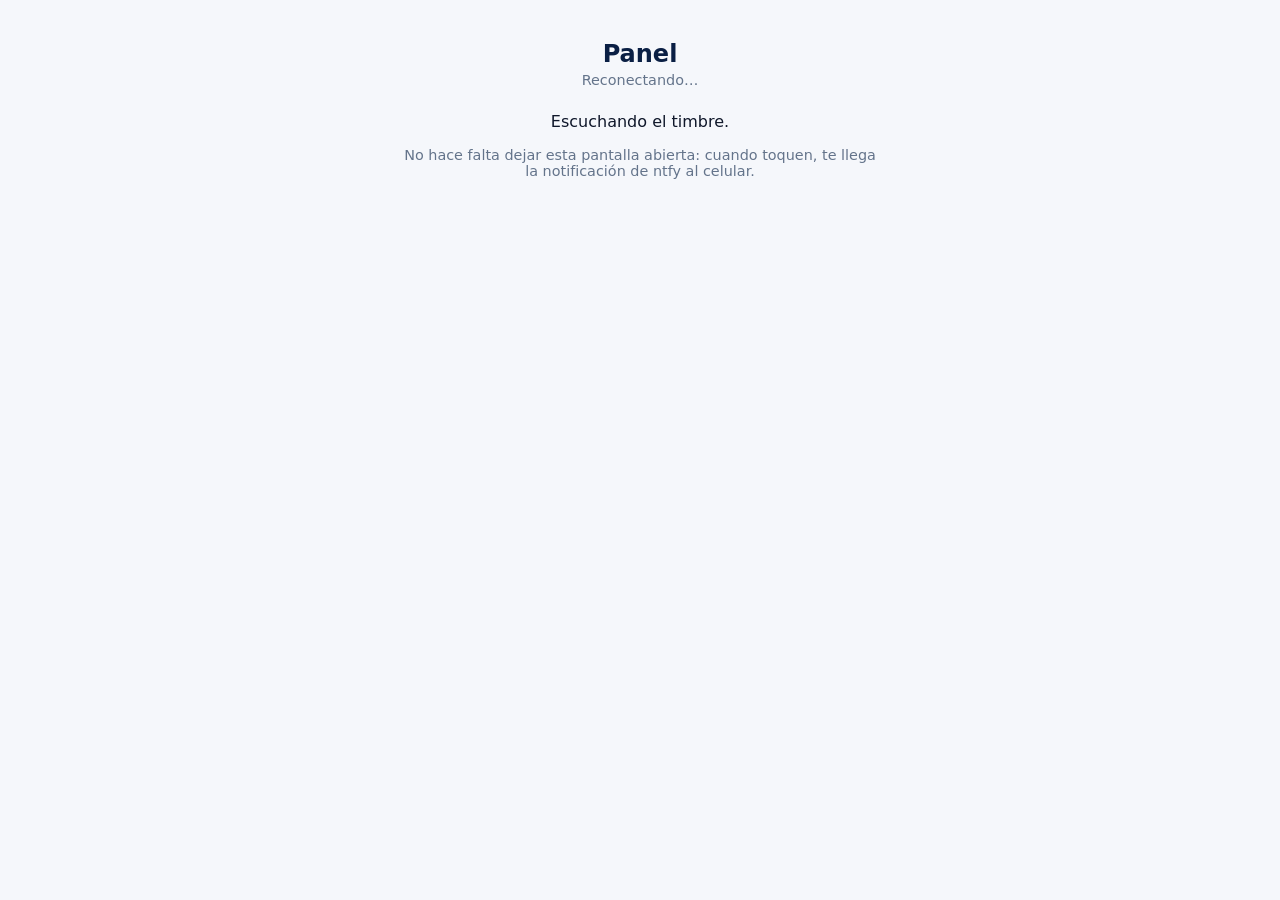
==== panel.html @ a5f091ee "TimbreQR casero: motor completo del timbre por QR Timbre con código QR sin servidor propio ni costos" ====
<!DOCTYPE html>
<html lang="es-AR">
<head>
<meta charset="utf-8">
<meta name="viewport" content="width=device-width, initial-scale=1, viewport-fit=cover">
<title>Panel del timbre</title>
<meta name="theme-color" content="#0a1f44">
<link rel="manifest" href="manifest.webmanifest">
<link rel="icon" href="iconos/icono-192.png">
<link rel="apple-touch-icon" href="iconos/icono-192.png">
<link rel="stylesheet" href="estilos.css">
</head>
<body data-pagina="residente">

<!-- =========================================================
     PÁGINA DEL RESIDENTE — la abrís vos desde la notificación.
     Misma idea que index.html: esqueleto funcional, sin diseño.
     ========================================================= -->

<main id="app">

  <header class="cabecera">
    <h1>Panel</h1>
    <p id="estado-conexion" class="ayuda">Conectando…</p>
  </header>

  <!-- vista: a la espera -->
  <section id="vista-espera" data-vista="escuchando">
    <p>Escuchando el timbre.</p>
    <p class="ayuda">
      No hace falta dejar esta pantalla abierta: cuando toquen,
      te llega la notificación de ntfy al celular.
    </p>
    <button type="button" data-accion="instalar" hidden>Instalar como app</button>
    <p id="ultimo-motivo" class="ayuda"></p>
  </section>

  <!-- vista: están tocando -->
  <section id="vista-entrante" data-vista="entrante" hidden>
    <p id="texto-entrante">Alguien está en la puerta</p>
    <div class="controles">
      <button type="button" data-accion="atender">Atender</button>
      <button type="button" data-accion="atender-audio">Solo audio</button>
      <button type="button" data-accion="rechazar">Rechazar</button>
    </div>
  </section>

  <!-- vista: llamada en curso -->
  <section id="vista-llamada" data-vista="enLlamada" hidden>
    <video id="video-remoto" autoplay playsinline></video>
    <video id="video-local" autoplay playsinline muted></video>
    <div class="controles">
      <button type="button" data-accion="microfono">Silenciar</button>
      <button type="button" data-accion="camara">Apagar cámara</button>
      <button type="button" data-accion="colgar">Colgar</button>
    </div>
  </section>

  <!-- vista: algo falló -->
  <section id="vista-error" data-vista="error" hidden>
    <p id="texto-error">Hubo un problema.</p>
    <button type="button" data-accion="volver">Volver</button>
  </section>

</main>

<script src="config.js"></script>
<script src="js/ntfy.js"></script>
<script src="js/rtc.js"></script>
<script src="js/timbre.js"></script>
<script src="js/ui-residente.js"></script>
</body>
</html>
---- estilos.css ----
/* ============================================================
   estilos.css — PROVISORIO Y DESCARTABLE.
   Es lo mínimo para que se entienda mientras se diseña la UI.
   Reemplazar por completo sin culpa.
   ============================================================ */
:root {
  --azul: #1d6ff2;
  --azul-oscuro: #0a1f44;
  --texto: #0f172a;
  --suave: #64748b;
  --fondo: #f5f7fb;
  --borde: #e2e8f0;
}
* { box-sizing: border-box; }
html, body { margin: 0; min-height: 100%; }
body {
  font-family: system-ui, -apple-system, "Segoe UI", Roboto, sans-serif;
  background: var(--fondo);
  color: var(--texto);
  padding: 16px;
  padding-bottom: max(16px, env(safe-area-inset-bottom));
}
#app { max-width: 480px; margin: 0 auto; }
.cabecera { text-align: center; margin: 24px 0; }
.cabecera h1 { font-size: 1.5rem; margin: 0 0 4px; color: var(--azul-oscuro); }
.ayuda { color: var(--suave); font-size: .9rem; margin: 4px 0; }
[hidden] { display: none !important; }
section { text-align: center; }

button {
  font: inherit;
  padding: 14px 20px;
  margin: 6px 4px;
  border: 1px solid var(--borde);
  border-radius: 12px;
  background: #fff;
  color: var(--texto);
  cursor: pointer;
}
button:active { transform: scale(.98); }
button[disabled] { opacity: .5; }

.destino {
  display: block;
  width: 100%;
  margin: 10px 0;
  padding: 20px;
  background: var(--azul);
  color: #fff;
  border: 0;
  border-radius: 16px;
}
.destino-nombre { display: block; font-size: 1.15rem; font-weight: 600; }
.destino-detalle { display: block; font-size: .85rem; opacity: .85; margin-top: 4px; }

video { width: 100%; border-radius: 16px; background: #000; display: block; }
#video-remoto { aspect-ratio: 3/4; object-fit: cover; }
#video-local {
  width: 96px; aspect-ratio: 3/4; object-fit: cover;
  margin: -110px 0 0 auto; position: relative; z-index: 2;
  border: 2px solid #fff;
}
.controles { display: flex; flex-wrap: wrap; justify-content: center; margin-top: 12px; }
[data-accion="colgar"], [data-accion="rechazar"] { background: #dc2626; color: #fff; border: 0; }
[data-accion="atender"] { background: #16a34a; color: #fff; border: 0; }
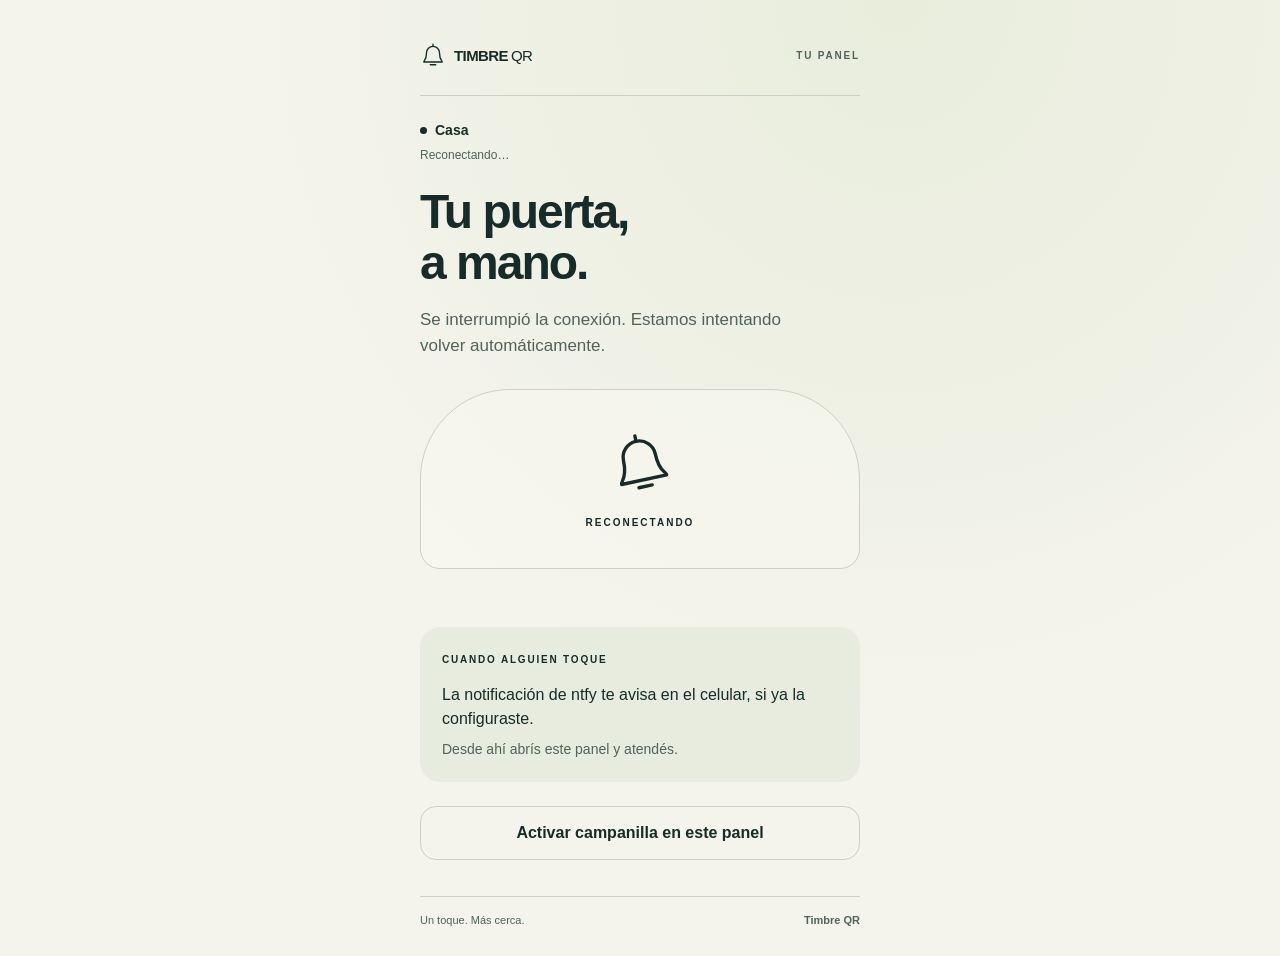
==== commit 6b9532c6: "Integra la UI y corrige dos fugas del motor UI (index.html, panel.html, estilos.css, js/ui-*.js): di" ====
--- a/panel.html
+++ b/panel.html
@@ -1,73 +1,3 @@
 <!DOCTYPE html>
-<html lang="es-AR">
-<head>
-<meta charset="utf-8">
-<meta name="viewport" content="width=device-width, initial-scale=1, viewport-fit=cover">
-<title>Panel del timbre</title>
-<meta name="theme-color" content="#0a1f44">
-<link rel="manifest" href="manifest.webmanifest">
-<link rel="icon" href="iconos/icono-192.png">
-<link rel="apple-touch-icon" href="iconos/icono-192.png">
-<link rel="stylesheet" href="estilos.css">
-</head>
-<body data-pagina="residente">
-
-<!-- =========================================================
-     PÁGINA DEL RESIDENTE — la abrís vos desde la notificación.
-     Misma idea que index.html: esqueleto funcional, sin diseño.
-     ========================================================= -->
-
-<main id="app">
-
-  <header class="cabecera">
-    <h1>Panel</h1>
-    <p id="estado-conexion" class="ayuda">Conectando…</p>
-  </header>
-
-  <!-- vista: a la espera -->
-  <section id="vista-espera" data-vista="escuchando">
-    <p>Escuchando el timbre.</p>
-    <p class="ayuda">
-      No hace falta dejar esta pantalla abierta: cuando toquen,
-      te llega la notificación de ntfy al celular.
-    </p>
-    <button type="button" data-accion="instalar" hidden>Instalar como app</button>
-    <p id="ultimo-motivo" class="ayuda"></p>
-  </section>
-
-  <!-- vista: están tocando -->
-  <section id="vista-entrante" data-vista="entrante" hidden>
-    <p id="texto-entrante">Alguien está en la puerta</p>
-    <div class="controles">
-      <button type="button" data-accion="atender">Atender</button>
-      <button type="button" data-accion="atender-audio">Solo audio</button>
-      <button type="button" data-accion="rechazar">Rechazar</button>
-    </div>
-  </section>
-
-  <!-- vista: llamada en curso -->
-  <section id="vista-llamada" data-vista="enLlamada" hidden>
-    <video id="video-remoto" autoplay playsinline></video>
-    <video id="video-local" autoplay playsinline muted></video>
-    <div class="controles">
-      <button type="button" data-accion="microfono">Silenciar</button>
-      <button type="button" data-accion="camara">Apagar cámara</button>
-      <button type="button" data-accion="colgar">Colgar</button>
-    </div>
-  </section>
-
-  <!-- vista: algo falló -->
-  <section id="vista-error" data-vista="error" hidden>
-    <p id="texto-error">Hubo un problema.</p>
-    <button type="button" data-accion="volver">Volver</button>
-  </section>
-
-</main>
-
-<script src="config.js"></script>
-<script src="js/ntfy.js"></script>
-<script src="js/rtc.js"></script>
-<script src="js/timbre.js"></script>
-<script src="js/ui-residente.js"></script>
-</body>
-</html>
+<html lang="es-AR"><head><meta charset="utf-8"><meta name="viewport" content="width=device-width, initial-scale=1, viewport-fit=cover"><meta name="theme-color" content="#f5f4ec"><title>Tu panel · Timbre QR</title><link rel="icon" href="iconos/icono-192.png"><link rel="manifest" href="manifest.webmanifest"><link rel="apple-touch-icon" href="iconos/icono-192.png"><link rel="stylesheet" href="estilos.css"></head>
+<body data-pagina="residente"><main id="app"><header class="cabecera"><a class="marca" href="panel.html" aria-label="Timbre QR, inicio"><svg viewBox="0 0 48 48" fill="none" aria-hidden="true"><path d="M12 20a12 12 0 0 1 24 0c0 14 5 14 5 17H7c0-3 5-3 5-17Z" stroke="currentColor" stroke-width="2.5" stroke-linejoin="round"/><path d="M19 42h10M24 4v4" stroke="currentColor" stroke-width="2.5" stroke-linecap="round"/></svg><span>TIMBRE<span class="marca-qr">QR</span></span></a><span class="etiqueta">TU PANEL</span></header><div class="direccion"><span class="punto"></span><span id="nombre-casa">Casa</span></div><p id="anuncio" class="sr-only" role="status" aria-live="polite"></p><p id="estado-conexion" class="conexion" role="status">Conectando…</p><section data-vista="escuchando" class="escena " ><div class="contenido"><h1 tabindex="-1">Tu puerta,<br>a mano.</h1><p class="bajada">Estamos conectando tu timbre.</p></div><div class="timbre-ilustracion"><svg viewBox="0 0 48 48" fill="none" aria-hidden="true"><path d="M12 20a12 12 0 0 1 24 0c0 14 5 14 5 17H7c0-3 5-3 5-17Z" stroke="currentColor" stroke-width="2.5" stroke-linejoin="round"/><path d="M19 42h10M24 4v4" stroke="currentColor" stroke-width="2.5" stroke-linecap="round"/></svg><span id="estado-grande">CONECTANDO</span></div><div class="info-caja"><span class="eyebrow">CUANDO ALGUIEN TOQUE</span><p>La notificación de ntfy te avisa en el celular, si ya la configuraste.</p><p class="nota">Desde ahí abrís este panel y atendés.</p></div><p id="ultimo-motivo" class="resultado" role="status"></p><div class="acciones"><button type="button" class="secundario" data-accion="sonido">Activar campanilla en este panel</button><button type="button" data-accion="instalar" hidden>Instalar como app</button></div></section><section data-vista="entrante" class="escena " hidden><div class="contenido"><h1 tabindex="-1">Hay alguien<br>en la puerta.</h1><p class="bajada">Te están tocando el timbre.</p></div><div class="orbita sonando"><svg viewBox="0 0 48 48" fill="none" aria-hidden="true"><path d="M12 20a12 12 0 0 1 24 0c0 14 5 14 5 17H7c0-3 5-3 5-17Z" stroke="currentColor" stroke-width="2.5" stroke-linejoin="round"/><path d="M19 42h10M24 4v4" stroke="currentColor" stroke-width="2.5" stroke-linecap="round"/></svg></div><p id="texto-entrante" class="destinatario"></p><p id="atendiendo" class="nota" role="status"></p><div class="acciones atender-acciones"><button type="button" class="primario" data-accion="atender">Atender con video</button><button type="button" class="secundario" data-accion="atender-audio">Atender solo con audio</button><button type="button" class="texto-boton rechazo" data-accion="rechazar">Ahora no puedo</button></div></section><section data-vista="enLlamada" class="escena llamada" hidden><div class="contenido"><h1 tabindex="-1">Ya están conectados.</h1><p class="bajada">Podés hablar con tranquilidad.</p></div><div class="video-marco"><div class="audio-fondo"><span class="audio-ondas">ııııı</span><p id="video-placeholder">Conectando imagen…</p></div><video id="video-remoto" autoplay playsinline></video><span class="vivo"><i></i> EN VIVO</span><video id="video-local" autoplay playsinline muted aria-label="Tu cámara"></video></div><button type="button" class="secundario" data-accion="reproducir" hidden>Activar audio de la llamada</button><div class="controles"><button type="button" data-accion="microfono" aria-pressed="false">Silenciar micrófono</button><button type="button" data-accion="camara" aria-pressed="false">Apagar cámara</button><button type="button" class="peligro" data-accion="colgar">Terminar llamada</button></div></section><section data-vista="error" class="escena " hidden><div class="contenido"><h1 tabindex="-1">No pudimos atender.</h1><p class="bajada">Revisá los permisos e intentá de nuevo.</p></div><p id="texto-error" class="resultado"></p><div class="acciones"><button type="button" class="primario" data-accion="reintentar">Volver a atender</button><button type="button" class="secundario" data-accion="volver">Volver al panel</button></div></section><p id="mensaje-accion" class="mensaje" role="status"></p><footer class="pie"><span>Un toque. Más cerca.</span><span>Timbre QR</span></footer></main><noscript>Activá JavaScript para usar el timbre.</noscript><script src="config.js"></script><script src="js/ntfy.js"></script><script src="js/rtc.js"></script><script src="js/timbre.js"></script><script src="js/ui-residente.js"></script></body></html>
--- a/estilos.css
+++ b/estilos.css
@@ -1,65 +1,3 @@
-/* ============================================================
-   estilos.css — PROVISORIO Y DESCARTABLE.
-   Es lo mínimo para que se entienda mientras se diseña la UI.
-   Reemplazar por completo sin culpa.
-   ============================================================ */
-:root {
-  --azul: #1d6ff2;
-  --azul-oscuro: #0a1f44;
-  --texto: #0f172a;
-  --suave: #64748b;
-  --fondo: #f5f7fb;
-  --borde: #e2e8f0;
-}
-* { box-sizing: border-box; }
-html, body { margin: 0; min-height: 100%; }
-body {
-  font-family: system-ui, -apple-system, "Segoe UI", Roboto, sans-serif;
-  background: var(--fondo);
-  color: var(--texto);
-  padding: 16px;
-  padding-bottom: max(16px, env(safe-area-inset-bottom));
-}
-#app { max-width: 480px; margin: 0 auto; }
-.cabecera { text-align: center; margin: 24px 0; }
-.cabecera h1 { font-size: 1.5rem; margin: 0 0 4px; color: var(--azul-oscuro); }
-.ayuda { color: var(--suave); font-size: .9rem; margin: 4px 0; }
-[hidden] { display: none !important; }
-section { text-align: center; }
-
-button {
-  font: inherit;
-  padding: 14px 20px;
-  margin: 6px 4px;
-  border: 1px solid var(--borde);
-  border-radius: 12px;
-  background: #fff;
-  color: var(--texto);
-  cursor: pointer;
-}
-button:active { transform: scale(.98); }
-button[disabled] { opacity: .5; }
-
-.destino {
-  display: block;
-  width: 100%;
-  margin: 10px 0;
-  padding: 20px;
-  background: var(--azul);
-  color: #fff;
-  border: 0;
-  border-radius: 16px;
-}
-.destino-nombre { display: block; font-size: 1.15rem; font-weight: 600; }
-.destino-detalle { display: block; font-size: .85rem; opacity: .85; margin-top: 4px; }
-
-video { width: 100%; border-radius: 16px; background: #000; display: block; }
-#video-remoto { aspect-ratio: 3/4; object-fit: cover; }
-#video-local {
-  width: 96px; aspect-ratio: 3/4; object-fit: cover;
-  margin: -110px 0 0 auto; position: relative; z-index: 2;
-  border: 2px solid #fff;
-}
-.controles { display: flex; flex-wrap: wrap; justify-content: center; margin-top: 12px; }
-[data-accion="colgar"], [data-accion="rechazar"] { background: #dc2626; color: #fff; border: 0; }
-[data-accion="atender"] { background: #16a34a; color: #fff; border: 0; }
+/* Interfaz liviana: tipografía del sistema, sin recursos externos. */
+:root{--tinta:#172b28;--suave:#52635b;--papel:#f5f4ec;--borde:#cbd1c6;--lima:#d7f778;--rojo:#a42d35;--azul:#172b28;--azul-oscuro:#172b28;--texto:#172b28;--fondo:#f5f4ec}*{box-sizing:border-box}html,body{margin:0;min-height:100%}body{font-family:Arial,Helvetica,sans-serif;color:var(--tinta);background:var(--papel);padding:24px}button,input,textarea{font:inherit}button{min-height:54px;padding:16px 20px;border:1px solid var(--borde);border-radius:16px;color:var(--tinta);background:transparent;cursor:pointer;font-weight:700}button:active{transform:translateY(1px)}button:disabled{opacity:.6;cursor:wait}button:focus-visible,a:focus-visible,textarea:focus-visible{outline:3px solid #387747;outline-offset:4px}[hidden]{display:none!important}.ayuda,.nota{color:var(--suave);font-size:14px;line-height:1.55}.cabecera h1{margin-bottom:8px}.controles{display:flex;gap:10px;flex-wrap:wrap}#app{max-width:520px;margin:auto}
+body[data-pagina]{padding:max(24px,env(safe-area-inset-top)) max(22px,env(safe-area-inset-right)) max(18px,env(safe-area-inset-bottom)) max(22px,env(safe-area-inset-left));background:radial-gradient(ellipse at 70% 0%,#e8eddc 0,transparent 55%),var(--papel)}body[data-pagina] #app{min-height:calc(100svh - 48px);display:flex;flex-direction:column}body[data-pagina] .cabecera{display:flex;align-items:center;justify-content:space-between;gap:12px;padding-bottom:27px;border-bottom:1px solid var(--borde)}.marca{display:flex;align-items:center;gap:8px;text-decoration:none;color:var(--tinta);font-size:15px;font-weight:800;letter-spacing:-.6px}.marca svg{width:26px;height:26px}.marca-qr{font-weight:400;margin-left:3px}.etiqueta,.eyebrow{font-size:10px;letter-spacing:1.8px;font-weight:700}.etiqueta{color:var(--suave)}.direccion{display:flex;align-items:center;gap:8px;margin:26px 0 10px;font-size:14px;font-weight:700;overflow-wrap:anywhere}.punto{width:7px;height:7px;border-radius:50%;background:var(--tinta);flex-shrink:0}.escena{flex:1;display:flex;flex-direction:column;padding-top:18px;animation:aparecer .25s ease-out}h1{font-size:clamp(34px,8.7vw,48px);letter-spacing:-2px;line-height:1.06;font-weight:600;margin:0 0 18px}h1:focus{outline:none}.bajada{font-size:17px;line-height:1.55;color:var(--suave);margin:0;max-width:390px}.timbre-ilustracion{margin:30px 0;min-height:160px;display:flex;flex-direction:column;align-items:center;justify-content:center;gap:22px;border:1px solid var(--borde);border-radius:90px 90px 20px 20px;background:#f9faf160}.timbre-ilustracion svg{width:65px;height:65px;transform:rotate(-12deg)}.timbre-ilustracion span{font-size:10px;letter-spacing:2px;font-weight:700}.acciones{display:grid;gap:10px;margin-top:auto;padding-top:24px}.acciones button,.aviso-caja button{width:100%}.primario,.destino{background:var(--tinta);color:var(--lima);border-color:var(--tinta);min-height:76px;font-size:20px;display:flex;align-items:center;justify-content:space-between;text-align:left;padding:22px 24px;border-radius:20px}.primario::after,.destino::after{content:'↗';font-size:26px;margin-left:12px}.destino-nombre{display:block}.destino-detalle{display:block;font-size:13px;font-weight:400;color:#e0e9d9;margin-top:7px}.texto-boton{border:0;background:transparent;min-height:48px}.rechazo{color:var(--rojo)}.nota{text-align:center;margin:17px 0 0}.pie{margin-top:36px;padding-top:17px;border-top:1px solid var(--borde);display:flex;justify-content:space-between;font-size:11px;color:var(--suave)}.pie span:last-child{font-weight:700}.orbita{width:174px;height:174px;border-radius:50%;background:var(--lima);display:grid;place-items:center;margin:48px auto 35px;box-shadow:0 0 0 13px #d7f77835,0 0 0 27px #d7f77815}.orbita svg{width:63px;height:63px}.sonando{animation:latido 2s ease-in-out infinite}.sonando svg{animation:campana 2s ease-in-out infinite}.destinatario{text-align:center;font-weight:700;font-size:16px;overflow-wrap:anywhere}.progreso{width:112px;height:4px;background:#d8ddcf;border-radius:9px;overflow:hidden;margin:6px auto}.progreso span{display:block;width:40%;height:100%;background:var(--tinta);animation:progreso 1.8s infinite ease-in-out}.resultado{padding:18px;border-left:3px solid var(--tinta);background:#e8ecdf;line-height:1.6;margin:28px 0 16px}.resultado:empty,.mensaje:empty{display:none}.mensaje{font-size:14px;line-height:1.5;padding:14px;background:#fff4d5;border-radius:12px}.aviso-caja,.info-caja{padding:22px;background:#e8ecdf;border-radius:20px;margin-top:28px}.aviso-caja label{font-weight:700;font-size:14px}.aviso-caja label span{font-weight:400}.aviso-caja textarea{width:100%;resize:vertical;min-height:100px;border:1px solid #a7b49e;background:var(--papel);color:var(--tinta);border-radius:12px;padding:14px;margin:12px 0 16px;line-height:1.5}.aviso-caja p{font-size:14px;margin-bottom:0;line-height:1.5}.aviso-caja p:empty{display:none}.info-caja p{line-height:1.5;margin-bottom:0}.info-caja .nota{text-align:left;margin-top:8px}.conexion{margin:0;font-size:12px;color:var(--suave)}.atender-acciones .primario{background:var(--lima);color:var(--tinta);border-color:var(--lima)}.llamada h1{font-size:32px;letter-spacing:-1px}.llamada .bajada{font-size:15px}.video-marco{position:relative;isolation:isolate;border-radius:24px;overflow:hidden;background:#233b35;aspect-ratio:4/4.5;margin-top:24px;color:#fff}.audio-fondo{position:absolute;inset:0;display:flex;flex-direction:column;align-items:center;justify-content:center}.audio-ondas{font-size:55px;letter-spacing:10px;color:var(--lima)}.audio-fondo p{font-size:14px}.video-marco video{object-fit:cover;display:block;background:transparent}#video-remoto{width:100%;height:100%;position:relative}#video-local{position:absolute;right:14px;bottom:14px;width:88px;height:118px;border:2px solid #f5f4ec;border-radius:14px;background:#233b35}.vivo{position:absolute;left:16px;top:16px;display:flex;align-items:center;gap:7px;font-size:10px;letter-spacing:1px;background:#172b28d9;padding:8px 11px;border-radius:20px}.vivo i{width:6px;height:6px;background:var(--lima);border-radius:50%}.llamada .controles{display:grid;grid-template-columns:1fr 1fr;margin-top:16px}.llamada .controles button{font-size:13px;padding:16px 10px}.llamada .controles .peligro{grid-column:1/-1;background:var(--rojo);color:white;border-color:var(--rojo);font-size:17px;min-height:62px}.controles [aria-pressed=true]{background:var(--tinta);color:white}.sr-only{position:absolute;width:1px;height:1px;padding:0;margin:-1px;overflow:hidden;clip:rect(0,0,0,0);white-space:nowrap;border:0}@keyframes aparecer{from{opacity:0;transform:translateY(5px)}to{opacity:1;transform:none}}@keyframes latido{50%{box-shadow:0 0 0 20px #d7f77835,0 0 0 36px #d7f77810}}@keyframes campana{0%,35%,100%{transform:rotate(0)}10%{transform:rotate(12deg)}20%{transform:rotate(-12deg)}}@keyframes progreso{0%{transform:translateX(-100%)}100%{transform:translateX(350%)}}@media(min-width:700px){body[data-pagina]{padding-top:42px;padding-bottom:30px}body[data-pagina] #app{min-height:calc(100svh - 72px);max-width:440px}.escena{padding-top:25px}.timbre-ilustracion{min-height:180px}}@media(max-height:740px){.orbita{width:135px;height:135px;margin:32px auto 20px}.timbre-ilustracion{min-height:120px;margin:20px 0}.timbre-ilustracion svg{width:45px;height:45px}.pie{margin-top:24px}.atender-acciones{padding-top:12px}.video-marco{aspect-ratio:4/3.5}}@media(prefers-reduced-motion:reduce){*,*::before,*::after{animation:none!important;transition:none!important}}
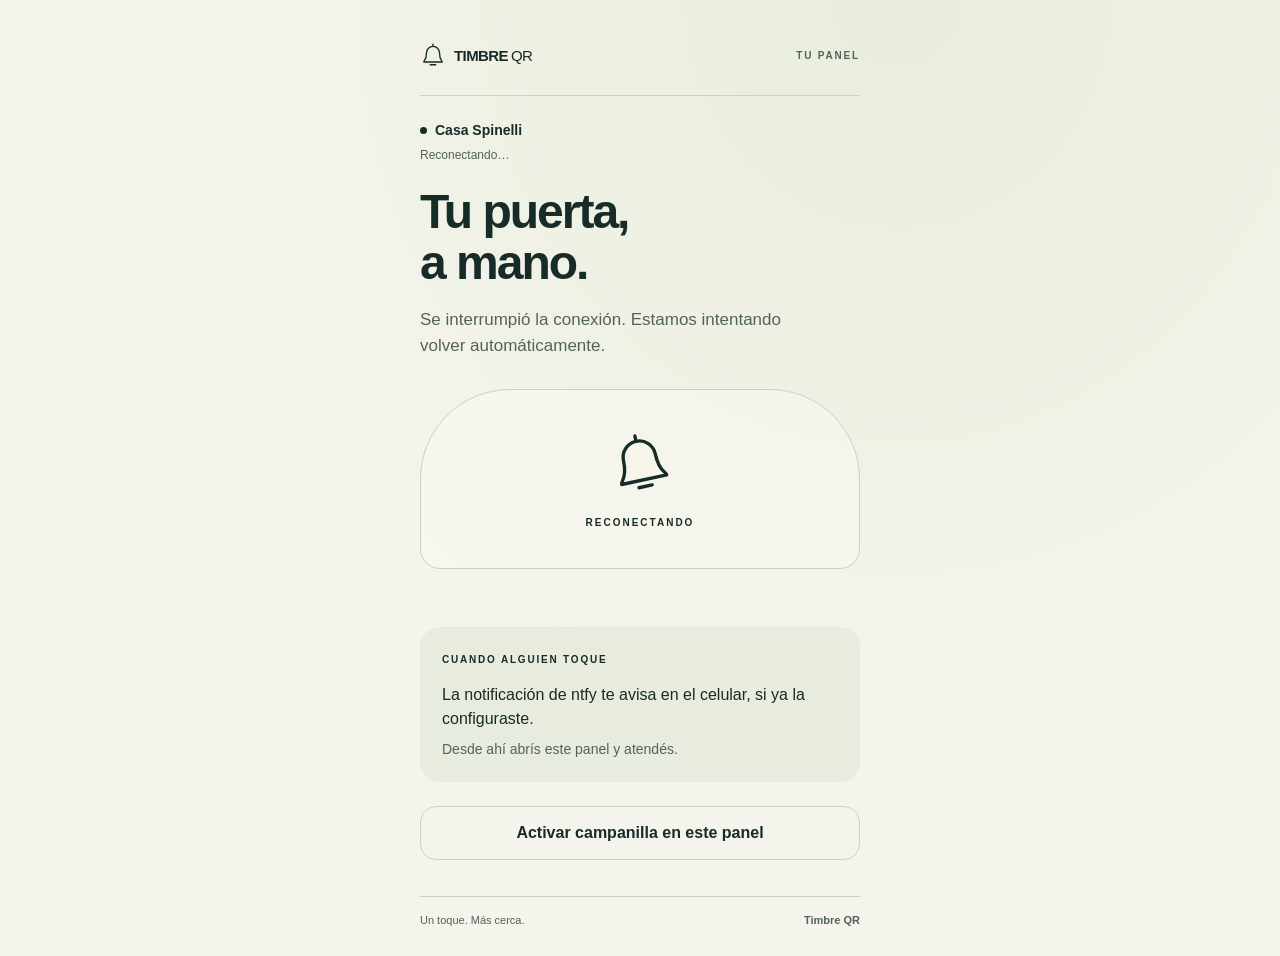
==== commit 51ed24ce: "Segundo timbrazo, foto del visitante e historial Tres mejoras para cuando no llegás a atender, todas" ====
--- a/panel.html
+++ b/panel.html
@@ -1,3 +1,3 @@
 <!DOCTYPE html>
 <html lang="es-AR"><head><meta charset="utf-8"><meta name="viewport" content="width=device-width, initial-scale=1, viewport-fit=cover"><meta name="theme-color" content="#f5f4ec"><title>Tu panel · Timbre QR</title><link rel="icon" href="iconos/icono-192.png"><link rel="manifest" href="manifest.webmanifest"><link rel="apple-touch-icon" href="iconos/icono-192.png"><link rel="stylesheet" href="estilos.css"></head>
-<body data-pagina="residente"><main id="app"><header class="cabecera"><a class="marca" href="panel.html" aria-label="Timbre QR, inicio"><svg viewBox="0 0 48 48" fill="none" aria-hidden="true"><path d="M12 20a12 12 0 0 1 24 0c0 14 5 14 5 17H7c0-3 5-3 5-17Z" stroke="currentColor" stroke-width="2.5" stroke-linejoin="round"/><path d="M19 42h10M24 4v4" stroke="currentColor" stroke-width="2.5" stroke-linecap="round"/></svg><span>TIMBRE<span class="marca-qr">QR</span></span></a><span class="etiqueta">TU PANEL</span></header><div class="direccion"><span class="punto"></span><span id="nombre-casa">Casa</span></div><p id="anuncio" class="sr-only" role="status" aria-live="polite"></p><p id="estado-conexion" class="conexion" role="status">Conectando…</p><section data-vista="escuchando" class="escena " ><div class="contenido"><h1 tabindex="-1">Tu puerta,<br>a mano.</h1><p class="bajada">Estamos conectando tu timbre.</p></div><div class="timbre-ilustracion"><svg viewBox="0 0 48 48" fill="none" aria-hidden="true"><path d="M12 20a12 12 0 0 1 24 0c0 14 5 14 5 17H7c0-3 5-3 5-17Z" stroke="currentColor" stroke-width="2.5" stroke-linejoin="round"/><path d="M19 42h10M24 4v4" stroke="currentColor" stroke-width="2.5" stroke-linecap="round"/></svg><span id="estado-grande">CONECTANDO</span></div><div class="info-caja"><span class="eyebrow">CUANDO ALGUIEN TOQUE</span><p>La notificación de ntfy te avisa en el celular, si ya la configuraste.</p><p class="nota">Desde ahí abrís este panel y atendés.</p></div><p id="ultimo-motivo" class="resultado" role="status"></p><div class="acciones"><button type="button" class="secundario" data-accion="sonido">Activar campanilla en este panel</button><button type="button" data-accion="instalar" hidden>Instalar como app</button></div></section><section data-vista="entrante" class="escena " hidden><div class="contenido"><h1 tabindex="-1">Hay alguien<br>en la puerta.</h1><p class="bajada">Te están tocando el timbre.</p></div><div class="orbita sonando"><svg viewBox="0 0 48 48" fill="none" aria-hidden="true"><path d="M12 20a12 12 0 0 1 24 0c0 14 5 14 5 17H7c0-3 5-3 5-17Z" stroke="currentColor" stroke-width="2.5" stroke-linejoin="round"/><path d="M19 42h10M24 4v4" stroke="currentColor" stroke-width="2.5" stroke-linecap="round"/></svg></div><p id="texto-entrante" class="destinatario"></p><p id="atendiendo" class="nota" role="status"></p><div class="acciones atender-acciones"><button type="button" class="primario" data-accion="atender">Atender con video</button><button type="button" class="secundario" data-accion="atender-audio">Atender solo con audio</button><button type="button" class="texto-boton rechazo" data-accion="rechazar">Ahora no puedo</button></div></section><section data-vista="enLlamada" class="escena llamada" hidden><div class="contenido"><h1 tabindex="-1">Ya están conectados.</h1><p class="bajada">Podés hablar con tranquilidad.</p></div><div class="video-marco"><div class="audio-fondo"><span class="audio-ondas">ııııı</span><p id="video-placeholder">Conectando imagen…</p></div><video id="video-remoto" autoplay playsinline></video><span class="vivo"><i></i> EN VIVO</span><video id="video-local" autoplay playsinline muted aria-label="Tu cámara"></video></div><button type="button" class="secundario" data-accion="reproducir" hidden>Activar audio de la llamada</button><div class="controles"><button type="button" data-accion="microfono" aria-pressed="false">Silenciar micrófono</button><button type="button" data-accion="camara" aria-pressed="false">Apagar cámara</button><button type="button" class="peligro" data-accion="colgar">Terminar llamada</button></div></section><section data-vista="error" class="escena " hidden><div class="contenido"><h1 tabindex="-1">No pudimos atender.</h1><p class="bajada">Revisá los permisos e intentá de nuevo.</p></div><p id="texto-error" class="resultado"></p><div class="acciones"><button type="button" class="primario" data-accion="reintentar">Volver a atender</button><button type="button" class="secundario" data-accion="volver">Volver al panel</button></div></section><p id="mensaje-accion" class="mensaje" role="status"></p><footer class="pie"><span>Un toque. Más cerca.</span><span>Timbre QR</span></footer></main><noscript>Activá JavaScript para usar el timbre.</noscript><script src="config.js"></script><script src="js/ntfy.js"></script><script src="js/rtc.js"></script><script src="js/timbre.js"></script><script src="js/ui-residente.js"></script></body></html>+<body data-pagina="residente"><main id="app"><header class="cabecera"><a class="marca" href="panel.html" aria-label="Timbre QR, inicio"><svg viewBox="0 0 48 48" fill="none" aria-hidden="true"><path d="M12 20a12 12 0 0 1 24 0c0 14 5 14 5 17H7c0-3 5-3 5-17Z" stroke="currentColor" stroke-width="2.5" stroke-linejoin="round"/><path d="M19 42h10M24 4v4" stroke="currentColor" stroke-width="2.5" stroke-linecap="round"/></svg><span>TIMBRE<span class="marca-qr">QR</span></span></a><span class="etiqueta">TU PANEL</span></header><div class="direccion"><span class="punto"></span><span id="nombre-casa">Casa</span></div><p id="anuncio" class="sr-only" role="status" aria-live="polite"></p><p id="estado-conexion" class="conexion" role="status">Conectando…</p><section data-vista="escuchando" class="escena " ><div class="contenido"><h1 tabindex="-1">Tu puerta,<br>a mano.</h1><p class="bajada">Estamos conectando tu timbre.</p></div><div class="timbre-ilustracion"><svg viewBox="0 0 48 48" fill="none" aria-hidden="true"><path d="M12 20a12 12 0 0 1 24 0c0 14 5 14 5 17H7c0-3 5-3 5-17Z" stroke="currentColor" stroke-width="2.5" stroke-linejoin="round"/><path d="M19 42h10M24 4v4" stroke="currentColor" stroke-width="2.5" stroke-linecap="round"/></svg><span id="estado-grande">CONECTANDO</span></div><div class="info-caja"><span class="eyebrow">CUANDO ALGUIEN TOQUE</span><p>La notificación de ntfy te avisa en el celular, si ya la configuraste.</p><p class="nota">Desde ahí abrís este panel y atendés.</p></div><div class="info-caja" id="caja-historial" hidden><span class="eyebrow">ÚLTIMOS TIMBRAZOS</span><div id="historial"></div></div><p id="ultimo-motivo" class="resultado" role="status"></p><div class="acciones"><button type="button" class="secundario" data-accion="sonido">Activar campanilla en este panel</button><button type="button" data-accion="instalar" hidden>Instalar como app</button></div></section><section data-vista="entrante" class="escena " hidden><div class="contenido"><h1 tabindex="-1">Hay alguien<br>en la puerta.</h1><p class="bajada">Te están tocando el timbre.</p></div><div class="orbita sonando"><svg viewBox="0 0 48 48" fill="none" aria-hidden="true"><path d="M12 20a12 12 0 0 1 24 0c0 14 5 14 5 17H7c0-3 5-3 5-17Z" stroke="currentColor" stroke-width="2.5" stroke-linejoin="round"/><path d="M19 42h10M24 4v4" stroke="currentColor" stroke-width="2.5" stroke-linecap="round"/></svg></div><p id="texto-entrante" class="destinatario"></p><p id="atendiendo" class="nota" role="status"></p><div class="acciones atender-acciones"><button type="button" class="primario" data-accion="atender">Atender con video</button><button type="button" class="secundario" data-accion="atender-audio">Atender solo con audio</button><button type="button" class="texto-boton rechazo" data-accion="rechazar">Ahora no puedo</button></div></section><section data-vista="enLlamada" class="escena llamada" hidden><div class="contenido"><h1 tabindex="-1">Ya están conectados.</h1><p class="bajada">Podés hablar con tranquilidad.</p></div><div class="video-marco"><div class="audio-fondo"><span class="audio-ondas">ııııı</span><p id="video-placeholder">Conectando imagen…</p></div><video id="video-remoto" autoplay playsinline></video><span class="vivo"><i></i> EN VIVO</span><video id="video-local" autoplay playsinline muted aria-label="Tu cámara"></video></div><button type="button" class="secundario" data-accion="reproducir" hidden>Activar audio de la llamada</button><div class="controles"><button type="button" data-accion="microfono" aria-pressed="false">Silenciar micrófono</button><button type="button" data-accion="camara" aria-pressed="false">Apagar cámara</button><button type="button" class="peligro" data-accion="colgar">Terminar llamada</button></div></section><section data-vista="error" class="escena " hidden><div class="contenido"><h1 tabindex="-1">No pudimos atender.</h1><p class="bajada">Revisá los permisos e intentá de nuevo.</p></div><p id="texto-error" class="resultado"></p><div class="acciones"><button type="button" class="primario" data-accion="reintentar">Volver a atender</button><button type="button" class="secundario" data-accion="volver">Volver al panel</button></div></section><p id="mensaje-accion" class="mensaje" role="status"></p><footer class="pie"><span>Un toque. Más cerca.</span><span>Timbre QR</span></footer></main><noscript>Activá JavaScript para usar el timbre.</noscript><script src="config.js"></script><script src="js/ntfy.js"></script><script src="js/rtc.js"></script><script src="js/geo.js"></script><script src="js/timbre.js"></script><script src="js/ui-residente.js"></script></body></html>
